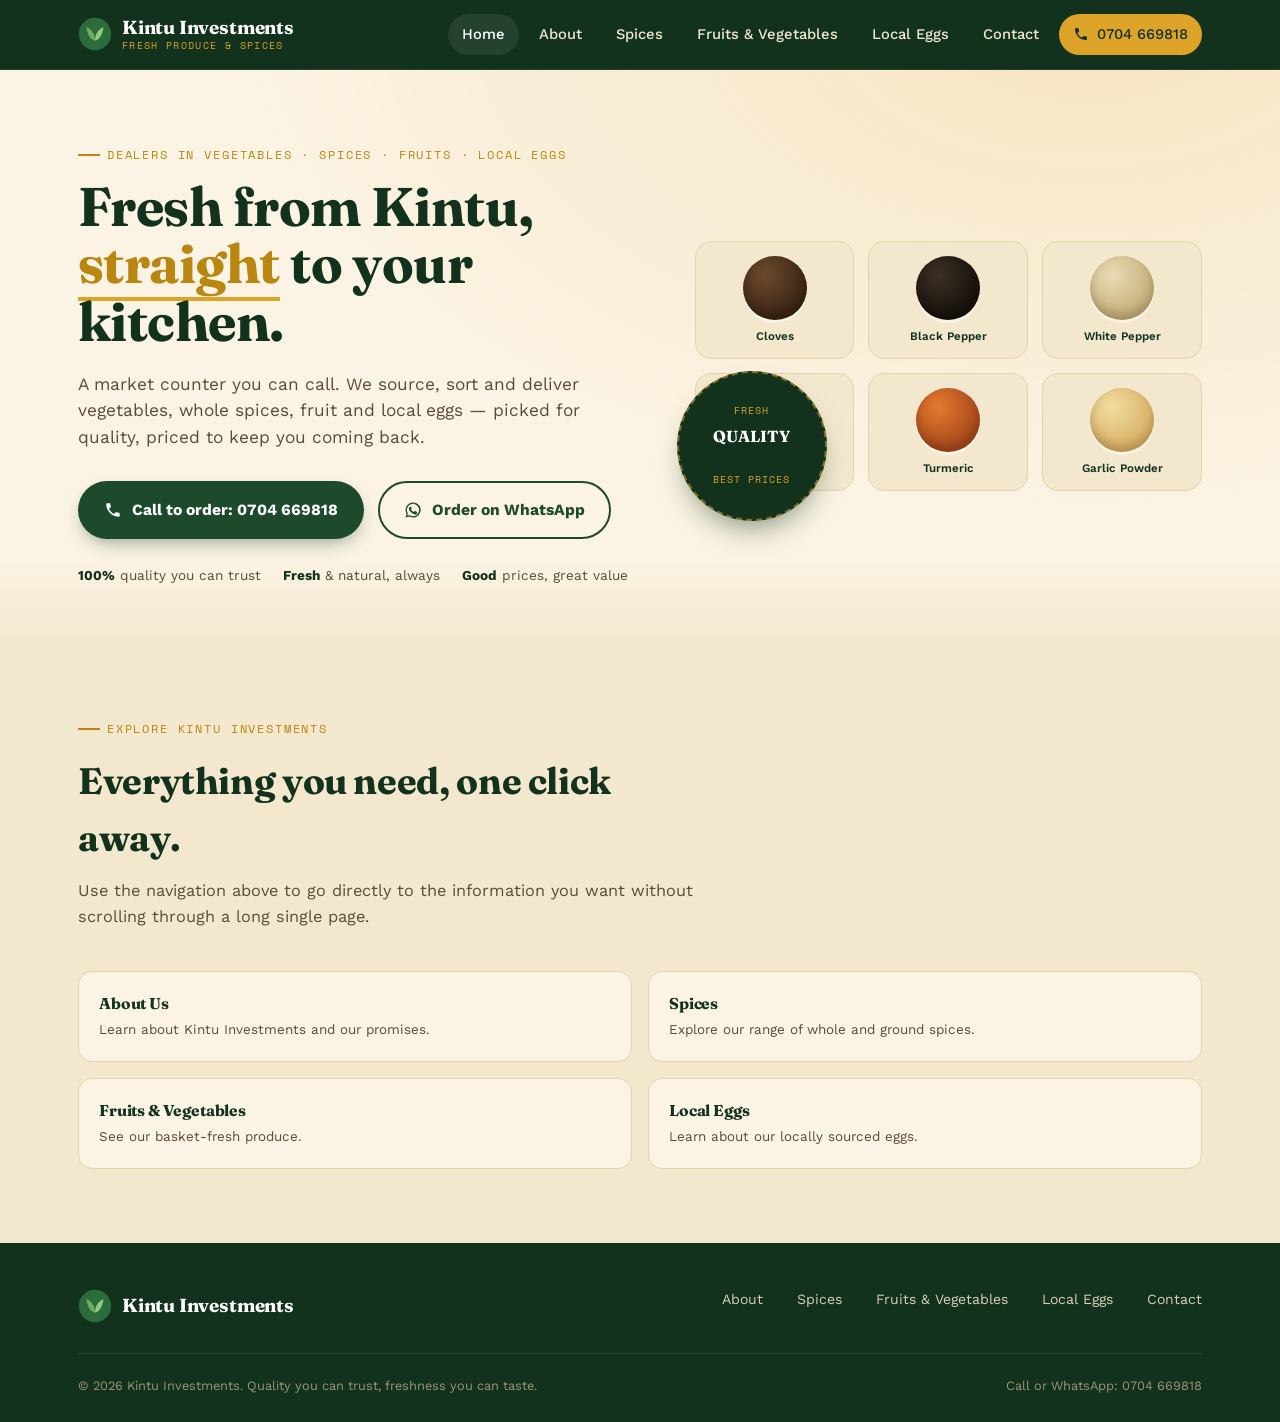
==== index.html @ b9143831 "Add files via upload" ====
<!DOCTYPE html>
<html lang="en">
<head>
<meta charset="UTF-8">
<meta name="viewport" content="width=device-width, initial-scale=1.0">
<title>Kintu Investments — Fresh Vegetables, Spices, Fruits & Local Eggs</title>
<meta name="description" content="Kintu Investments — dealers in vegetables, spices, fruits and local eggs. Quality you can trust, freshness you can taste. Order now: 0704 669818.">
<link rel="preconnect" href="https://fonts.googleapis.com">
<link href="https://fonts.googleapis.com/css2?family=Fraunces:opsz,wght@9..144,400;9..144,500;9..144,600;9..144,700;9..144,900&family=Work+Sans:wght@400;500;600;700&family=Space+Mono:wght@400;700&display=swap" rel="stylesheet">
<style>:root{
    --forest:#1E4A2C;
    --forest-deep:#12321D;
    --forest-light:#3E7A48;
    --gold:#DDA429;
    --gold-deep:#B9860F;
    --clay:#7A4A24;
    --cream:#FBF3E3;
    --paper:#F3E8CE;
    --paper-line:#E4D3A9;
    --ink:#2B2013;
    --ink-soft:#5A4B37;
    --max:1180px;
    --radius:18px;
  }
  *{box-sizing:border-box;}
  html{scroll-behavior:smooth;}
  body{
    margin:0;
    background:var(--cream);
    color:var(--ink);
    font-family:'Work Sans',sans-serif;
    line-height:1.55;
    -webkit-font-smoothing:antialiased;
  }
  h1,h2,h3,.display{
    font-family:'Fraunces',serif;
    font-weight:700;
    letter-spacing:-0.01em;
    color:var(--forest-deep);
    margin:0;
  }
  .mono{font-family:'Space Mono',monospace;}
  a{color:inherit;text-decoration:none;}
  img{max-width:100%;display:block;}
  .wrap{max-width:var(--max);margin:0 auto;padding:0 28px;}
  .eyebrow{
    font-family:'Space Mono',monospace;
    font-size:.72rem;
    letter-spacing:.16em;
    text-transform:uppercase;
    color:var(--gold-deep);
    display:flex;
    align-items:center;
    gap:.6em;
    margin-bottom:14px;
  }
  .eyebrow::before{content:"";width:22px;height:2px;background:var(--gold-deep);display:inline-block;}
  button{font-family:inherit;cursor:pointer;}
  :focus-visible{outline:3px solid var(--gold);outline-offset:3px;}

  /* ---------- header ---------- */
  header{
    position:sticky;top:0;z-index:100;
    background:var(--forest-deep);
    border-bottom:1px solid rgba(255,255,255,.08);
  }
  .nav-inner{
    display:flex;align-items:center;justify-content:space-between;
    padding:14px 28px;max-width:var(--max);margin:0 auto;
  }
  .brand{display:flex;align-items:center;gap:10px;}
  .brand-mark{width:34px;height:34px;flex:none;}
  .brand-text{font-family:'Fraunces',serif;font-weight:700;color:#fff;font-size:1.18rem;line-height:1.05;letter-spacing:-.01em;}
  .brand-text span{display:block;font-family:'Space Mono',monospace;font-weight:400;font-size:.6rem;letter-spacing:.14em;color:var(--gold);text-transform:uppercase;margin-top:2px;}
  nav.primary{display:flex;gap:6px;align-items:center;}
  nav.primary a{
    color:#EFE7D2;font-size:.92rem;font-weight:500;padding:9px 14px;border-radius:100px;
    position:relative;transition:background .2s ease,color .2s ease;
  }
  nav.primary a:hover,nav.primary a.active{background:rgba(255,255,255,.08);color:#fff;}
  .nav-cta{
    display:inline-flex;align-items:center;gap:8px;
    background:var(--gold);color:var(--forest-deep)!important;
    padding:10px 18px;border-radius:100px;font-weight:700;font-size:.88rem;
    transition:transform .15s ease, background .2s ease;
    white-space:nowrap;
  }
  .nav-cta:hover{background:#fff;transform:translateY(-1px);}
  .burger{display:none;background:none;border:0;width:40px;height:40px;position:relative;}
  .burger span{position:absolute;left:9px;right:9px;height:2px;background:#EFE7D2;transition:.25s;}
  .burger span:nth-child(1){top:14px;}
  .burger span:nth-child(2){top:20px;}
  .burger span:nth-child(3){top:26px;}
  .burger.open span:nth-child(1){transform:translateY(6px) rotate(45deg);}
  .burger.open span:nth-child(2){opacity:0;}
  .burger.open span:nth-child(3){transform:translateY(-6px) rotate(-45deg);}

  /* ---------- hero ---------- */
  .hero{
    position:relative;overflow:hidden;
    background:
      radial-gradient(ellipse at 85% -10%, rgba(221,164,41,.18), transparent 55%),
      linear-gradient(180deg, var(--cream), var(--cream) 85%, var(--paper));
    padding:76px 0 60px;
  }
  .hero-grid{display:grid;grid-template-columns:1.05fr .95fr;gap:56px;align-items:center;}
  .hero h1{font-size:clamp(2.3rem,4.6vw,3.4rem);line-height:1.06;}
  .hero h1 em{font-style:normal;color:var(--gold-deep);border-bottom:4px solid var(--gold);}
  .hero p.lead{font-size:1.08rem;color:var(--ink-soft);max-width:46ch;margin:20px 0 30px;}
  .cta-row{display:flex;gap:14px;flex-wrap:wrap;margin-bottom:26px;}
  .btn{
    display:inline-flex;align-items:center;gap:10px;padding:15px 24px;border-radius:100px;
    font-weight:700;font-size:.98rem;border:2px solid transparent;transition:transform .15s ease,box-shadow .2s ease;
  }
  .btn:active{transform:scale(.97);}
  .btn-primary{background:var(--forest);color:#fff;box-shadow:0 8px 20px -8px rgba(30,74,44,.6);}
  .btn-primary:hover{background:var(--forest-deep);box-shadow:0 10px 24px -8px rgba(30,74,44,.75);}
  .btn-ghost{border-color:var(--forest);color:var(--forest);}
  .btn-ghost:hover{background:var(--forest);color:#fff;}
  .btn svg{width:18px;height:18px;flex:none;}
  .trust-inline{display:flex;gap:22px;flex-wrap:wrap;font-size:.85rem;color:var(--ink-soft);}
  .trust-inline b{color:var(--forest-deep);}

  .hero-art{position:relative;}
  .bowl-grid{
    display:grid;grid-template-columns:repeat(3,1fr);gap:14px;
  }
  .bowl-card{
    background:var(--paper);border:1px solid var(--paper-line);border-radius:16px;
    padding:14px 10px 12px;text-align:center;transition:transform .25s ease, box-shadow .25s ease;
  }
  .bowl-card:hover{transform:translateY(-4px);box-shadow:0 14px 26px -14px rgba(43,32,19,.35);}
  .bowl-icon{width:64px;height:64px;margin:0 auto 8px;border-radius:50%;position:relative;box-shadow:inset 0 -6px 10px rgba(0,0,0,.18), 0 3px 0 rgba(255,255,255,.5);}
  .bowl-card .lbl{font-size:.72rem;font-weight:600;color:var(--forest-deep);}

  .stamp{
    position:absolute;left:-18px;bottom:-30px;width:150px;height:150px;
    border-radius:50%;background:var(--forest-deep);color:var(--gold);
    display:flex;align-items:center;justify-content:center;text-align:center;
    box-shadow:0 16px 30px -12px rgba(18,50,29,.55);
    animation:spin 26s linear infinite;
    border:2px dashed rgba(221,164,41,.55);
  }
  .stamp-inner{font-family:'Space Mono',monospace;font-size:.62rem;letter-spacing:.1em;line-height:1.9;text-transform:uppercase;}
  .stamp-inner b{display:block;font-family:'Fraunces',serif;font-size:1rem;letter-spacing:0;color:#fff;}
  @keyframes spin{from{transform:rotate(0)}to{transform:rotate(360deg)}}
  @media (prefers-reduced-motion:reduce){.stamp{animation:none;}}

  /* ---------- section shell ---------- */
  section{padding:74px 0;scroll-margin-top:78px;}
  .section-head{max-width:640px;margin-bottom:42px;}
  .section-head h2{font-size:clamp(1.7rem,3vw,2.3rem);}
  .section-head p{color:var(--ink-soft);margin-top:12px;font-size:1.02rem;}
  .alt{background:var(--paper);}

  /* ---------- about ---------- */
  .about-grid{display:grid;grid-template-columns:1.1fr .9fr;gap:50px;align-items:start;}
  .about-grid p{color:var(--ink-soft);font-size:1.02rem;max-width:52ch;}
  .badges{display:grid;grid-template-columns:1fr 1fr;gap:16px;}
  .badge{background:var(--cream);border:1px solid var(--paper-line);border-radius:14px;padding:20px;}
  .badge .ic{width:34px;height:34px;margin-bottom:10px;color:var(--gold-deep);}
  .badge h3{font-size:.98rem;color:var(--forest-deep);margin-bottom:4px;}
  .badge p{margin:0;font-size:.84rem;color:var(--ink-soft);}

  /* ---------- spice counter ---------- */
  .spice-tabs{display:flex;flex-wrap:wrap;gap:10px;margin-bottom:34px;}
  .spice-tab{
    background:var(--cream);border:1px solid var(--paper-line);color:var(--ink-soft);
    padding:10px 16px;border-radius:100px;font-size:.86rem;font-weight:600;
    display:flex;align-items:center;gap:9px;transition:.2s ease;
  }
  .spice-tab .dot{width:14px;height:14px;border-radius:50%;flex:none;}
  .spice-tab:hover{border-color:var(--forest-light);color:var(--forest-deep);}
  .spice-tab[aria-selected="true"]{background:var(--forest);border-color:var(--forest);color:#fff;}
  .spice-panel{
    display:grid;grid-template-columns:.7fr 1.3fr;gap:44px;align-items:center;
    background:var(--cream);border:1px solid var(--paper-line);border-radius:22px;padding:38px;
  }
  .spice-panel .big-icon{width:180px;height:180px;border-radius:50%;margin:0 auto;box-shadow:inset 0 -10px 18px rgba(0,0,0,.2), 0 6px 0 rgba(255,255,255,.45);}
  .spice-panel h3{font-size:1.7rem;margin-bottom:6px;}
  .spice-panel .tagline{color:var(--gold-deep);font-family:'Space Mono',monospace;font-size:.76rem;letter-spacing:.08em;text-transform:uppercase;margin-bottom:16px;}
  .spice-panel .desc{color:var(--ink-soft);margin-bottom:20px;max-width:56ch;}
  .uses{list-style:none;margin:0;padding:0;display:grid;gap:11px;}
  .uses li{display:flex;gap:12px;font-size:.96rem;color:var(--ink);}
  .uses .num{flex:none;width:26px;height:26px;border-radius:50%;background:var(--forest);color:#fff;font-family:'Space Mono',monospace;font-size:.7rem;display:flex;align-items:center;justify-content:center;font-weight:700;}
  @media (max-width:720px){.spice-panel{grid-template-columns:1fr;text-align:center;}.uses li{text-align:left;}}

  /* ---------- produce ---------- */
  .produce-grid{display:grid;grid-template-columns:repeat(5,1fr);gap:16px;}
  .produce-card{
    background:var(--paper);border:1px solid var(--paper-line);border-radius:16px;
    padding:22px 12px;text-align:center;transition:transform .2s ease;
  }
  .produce-card:hover{transform:translateY(-4px);}
  .produce-card .ic{width:46px;height:46px;margin:0 auto 10px;}
  .produce-card .lbl{font-size:.82rem;font-weight:600;color:var(--forest-deep);}
  .produce-note{margin-top:26px;font-size:.92rem;color:var(--ink-soft);}

  /* ---------- eggs ---------- */
  .eggs-wrap{display:grid;grid-template-columns:.9fr 1.1fr;gap:52px;align-items:center;}
  .egg-carton{display:grid;grid-template-columns:repeat(5,1fr);gap:10px;background:var(--clay);padding:20px;border-radius:18px;}
  .egg{width:100%;aspect-ratio:3/3.6;background:radial-gradient(circle at 35% 30%, #FFF3DD, #EAD6A9 65%, #D8BE8B);border-radius:50% 50% 48% 48%/58% 58% 42% 42%;box-shadow:inset -4px -4px 8px rgba(0,0,0,.12);}
  .eggs-copy h2{margin-bottom:14px;}
  .eggs-copy p{color:var(--ink-soft);max-width:50ch;}
  .egg-points{list-style:none;padding:0;margin:22px 0 28px;display:grid;gap:12px;}
  .egg-points li{display:flex;gap:10px;font-size:.96rem;}
  .egg-points svg{width:20px;height:20px;flex:none;color:var(--forest);margin-top:2px;}

  /* ---------- contact ---------- */
  .contact-grid{display:grid;grid-template-columns:1fr 1fr;gap:22px;}
  .contact-card{
    background:var(--forest-deep);color:#F3EEDD;border-radius:20px;padding:32px;
    display:flex;flex-direction:column;gap:14px;
  }
  .contact-card.gold{background:var(--gold);color:var(--forest-deep);}
  .contact-card .ic{width:38px;height:38px;}
  .contact-card h3{color:inherit;font-size:1.25rem;}
  .contact-card p{margin:0;opacity:.85;font-size:.92rem;}
  .contact-card .num{font-family:'Space Mono',monospace;font-size:1.5rem;font-weight:700;letter-spacing:.02em;}
  .contact-card .go{
    align-self:flex-start;margin-top:auto;padding:11px 20px;border-radius:100px;font-weight:700;font-size:.88rem;
    background:rgba(255,255,255,.12);
  }
  .contact-card.gold .go{background:rgba(18,50,29,.14);}
  .contact-card .go:hover{background:rgba(255,255,255,.22);}
  .contact-card.gold .go:hover{background:rgba(18,50,29,.24);}
  .contact-meta{margin-top:30px;color:var(--ink-soft);font-size:.92rem;text-align:center;}

  /* ---------- footer ---------- */
  footer{background:var(--forest-deep);color:#D9CFB6;padding:46px 0 26px;}
  .footer-top{display:flex;justify-content:space-between;flex-wrap:wrap;gap:26px;padding-bottom:30px;border-bottom:1px solid rgba(255,255,255,.12);}
  .footer-brand .brand-text{color:#fff;}
  .footer-links{display:flex;gap:34px;flex-wrap:wrap;}
  .footer-links a{font-size:.88rem;color:#D9CFB6;}
  .footer-links a:hover{color:var(--gold);}
  .footer-bottom{display:flex;justify-content:space-between;flex-wrap:wrap;gap:10px;padding-top:22px;font-size:.8rem;color:#9E9376;}

  /* ---------- responsive ---------- */
  @media (max-width:980px){
    .hero-grid{grid-template-columns:1fr;}
    .hero-art{order:-1;max-width:420px;margin:0 auto;}
    .about-grid{grid-template-columns:1fr;}
    .produce-grid{grid-template-columns:repeat(3,1fr);}
    .eggs-wrap{grid-template-columns:1fr;}
    .contact-grid{grid-template-columns:1fr;}
  }
  @media (max-width:800px){
    nav.primary{
      position:fixed;top:66px;left:0;right:0;bottom:0;
      background:var(--forest-deep);flex-direction:column;align-items:stretch;
      padding:18px 24px;gap:4px;transform:translateY(-8px);opacity:0;pointer-events:none;
      transition:opacity .2s ease, transform .2s ease;overflow-y:auto;
    }
    nav.primary.open{opacity:1;transform:translateY(0);pointer-events:auto;}
    nav.primary a{padding:14px 10px;border-bottom:1px solid rgba(255,255,255,.08);border-radius:0;}
    .nav-cta{margin-top:10px;justify-content:center;}
    .burger{display:block;}
    .spice-panel{padding:26px;}
  }
  @media (max-width:620px){
    .produce-grid{grid-template-columns:repeat(2,1fr);}
    .bowl-grid{grid-template-columns:repeat(3,1fr);}
    .stamp{width:120px;height:120px;left:-8px;bottom:-20px;}
  }
/* ---------- multi-page additions ---------- */
.page-hero{padding:58px 0 36px;background:linear-gradient(180deg,var(--cream),var(--paper));}
.page-hero h1{font-size:clamp(2rem,4vw,3rem);line-height:1.08;}
.page-hero p{max-width:62ch;color:var(--ink-soft);margin:14px 0 0;font-size:1rem;}
.page-actions{display:flex;gap:12px;flex-wrap:wrap;margin-top:24px;}
</style>
</head>
<body data-page="home">
<header>
  <div class="nav-inner">
    <a href="index.html" class="brand">
      <svg class="brand-mark" viewBox="0 0 40 40" fill="none"><circle cx="20" cy="20" r="19" fill="#2C6B3B"/><path d="M20 28c0-8 4-14 10-16-1 8-4 14-10 16Z" fill="#8FCB7C"/><path d="M20 28c0-8-4-14-10-16 1 8 4 14 10 16Z" fill="#6FAE5C"/></svg>
      <span class="brand-text">Kintu Investments<span>Fresh Produce &amp; Spices</span></span>
    </a>
    <nav class="primary" id="primaryNav">
      <a href="index.html" data-page="home">Home</a>
      <a href="about.html" data-page="about">About</a>
      <a href="spices.html" data-page="spices">Spices</a>
      <a href="produce.html" data-page="produce">Fruits &amp; Vegetables</a>
      <a href="eggs.html" data-page="eggs">Local Eggs</a>
      <a href="contact.html" data-page="contact">Contact</a>
      <a class="nav-cta" href="tel:+256704669818">
        <svg viewBox="0 0 24 24" width="16" height="16" fill="currentColor"><path d="M6.6 10.8c1.4 2.8 3.8 5.1 6.6 6.6l2.2-2.2c.3-.3.7-.4 1-.2 1.1.4 2.3.6 3.5.6.6 0 1 .4 1 1V20c0 .6-.4 1-1 1C10.6 21 3 13.4 3 4c0-.6.4-1 1-1h3.5c.6 0 1 .4 1 1 0 1.2.2 2.4.6 3.5.1.4 0 .8-.3 1L6.6 10.8Z"/></svg>
        0704 669818
      </a>
    </nav>
    <button class="burger" id="burger" aria-label="Toggle menu" aria-expanded="false" aria-controls="primaryNav">
      <span></span><span></span><span></span>
    </button>
  </div>
</header>
<section class="hero" id="home">
  <div class="wrap hero-grid">
    <div>
      <div class="eyebrow">Dealers in Vegetables · Spices · Fruits · Local Eggs</div>
      <h1>Fresh from Kintu, <em>straight</em> to your kitchen.</h1>
      <p class="lead">A market counter you can call. We source, sort and deliver vegetables, whole spices, fruit and local eggs — picked for quality, priced to keep you coming back.</p>
      <div class="cta-row">
        <a class="btn btn-primary" href="tel:+256704669818">
          <svg viewBox="0 0 24 24" fill="currentColor"><path d="M6.6 10.8c1.4 2.8 3.8 5.1 6.6 6.6l2.2-2.2c.3-.3.7-.4 1-.2 1.1.4 2.3.6 3.5.6.6 0 1 .4 1 1V20c0 .6-.4 1-1 1C10.6 21 3 13.4 3 4c0-.6.4-1 1-1h3.5c.6 0 1 .4 1 1 0 1.2.2 2.4.6 3.5.1.4 0 .8-.3 1L6.6 10.8Z"/></svg>
          Call to order: 0704 669818
        </a>
        <a class="btn btn-ghost" href="https://wa.me/256704669818?text=Hello%20Kintu%20Investments%2C%20I%27d%20like%20to%20place%20an%20order." target="_blank" rel="noopener">
          <svg viewBox="0 0 24 24" fill="currentColor"><path d="M12 2a10 10 0 0 0-8.6 15L2 22l5.2-1.4A10 10 0 1 0 12 2Zm0 18.2a8.1 8.1 0 0 1-4.2-1.2l-.3-.2-3.1.8.8-3-.2-.3A8.2 8.2 0 1 1 12 20.2Zm4.5-6.1c-.2-.1-1.5-.7-1.7-.8-.2-.1-.4-.1-.6.1-.2.2-.7.8-.8 1-.2.2-.3.2-.5.1-1.4-.7-2.4-1.3-3.3-2.9-.2-.4.2-.4.6-1.2.1-.2 0-.4 0-.5-.1-.1-.6-1.4-.8-1.9-.2-.5-.4-.4-.6-.4h-.5c-.2 0-.5.1-.7.3-.2.2-1 .9-1 2.3s1 2.7 1.1 2.9c.1.2 2 3 4.8 4.2.7.3 1.2.5 1.6.6.7.2 1.3.2 1.8.1.5-.1 1.5-.6 1.7-1.2.2-.6.2-1.1.1-1.2-.1-.1-.2-.2-.5-.3Z"/></svg>
          Order on WhatsApp
        </a>
      </div>
      <div class="trust-inline">
        <span><b>100%</b> quality you can trust</span>
        <span><b>Fresh</b> &amp; natural, always</span>
        <span><b>Good</b> prices, great value</span>
      </div>
    </div>

    <div class="hero-art">
      <div class="bowl-grid">
        <div class="bowl-card"><div class="bowl-icon" style="background:radial-gradient(circle at 35% 30%,#6B4A2E,#3B2413 70%)"></div><div class="lbl">Cloves</div></div>
        <div class="bowl-card"><div class="bowl-icon" style="background:radial-gradient(circle at 35% 30%,#3B3025,#17110B 70%)"></div><div class="lbl">Black Pepper</div></div>
        <div class="bowl-card"><div class="bowl-icon" style="background:radial-gradient(circle at 35% 30%,#E9DBB6,#C7AE79 70%)"></div><div class="lbl">White Pepper</div></div>
        <div class="bowl-card"><div class="bowl-icon" style="background:radial-gradient(circle at 35% 30%,#A9C77E,#6E8B44 70%)"></div><div class="lbl">Cardamom</div></div>
        <div class="bowl-card"><div class="bowl-icon" style="background:radial-gradient(circle at 35% 30%,#E27A2E,#A8481B 70%)"></div><div class="lbl">Turmeric</div></div>
        <div class="bowl-card"><div class="bowl-icon" style="background:radial-gradient(circle at 35% 30%,#F1DDA0,#D9B064 70%)"></div><div class="lbl">Garlic Powder</div></div>
      </div>
      <div class="stamp">
        <div class="stamp-inner">Fresh<br><b>Quality</b><br>Best Prices</div>
      </div>
    </div>
  </div>
</section>
<section class="alt">
  <div class="wrap">
    <div class="section-head">
      <div class="eyebrow">Explore Kintu Investments</div>
      <h2>Everything you need, one click away.</h2>
      <p>Use the navigation above to go directly to the information you want without scrolling through a long single page.</p>
    </div>
    <div class="badges">
      <a class="badge" href="about.html"><h3>About Us</h3><p>Learn about Kintu Investments and our promises.</p></a>
      <a class="badge" href="spices.html"><h3>Spices</h3><p>Explore our range of whole and ground spices.</p></a>
      <a class="badge" href="produce.html"><h3>Fruits &amp; Vegetables</h3><p>See our basket-fresh produce.</p></a>
      <a class="badge" href="eggs.html"><h3>Local Eggs</h3><p>Learn about our locally sourced eggs.</p></a>
    </div>
  </div>
</section>

<footer>
  <div class="wrap">
    <div class="footer-top">
      <a href="index.html" class="brand footer-brand">
        <svg class="brand-mark" viewBox="0 0 40 40" fill="none"><circle cx="20" cy="20" r="19" fill="#2C6B3B"/><path d="M20 28c0-8 4-14 10-16-1 8-4 14-10 16Z" fill="#8FCB7C"/><path d="M20 28c0-8-4-14-10-16 1 8 4 14 10 16Z" fill="#6FAE5C"/></svg>
        <span class="brand-text">Kintu Investments</span>
      </a>
      <nav class="footer-links">
        <a href="about.html">About</a>
        <a href="spices.html">Spices</a>
        <a href="produce.html">Fruits &amp; Vegetables</a>
        <a href="eggs.html">Local Eggs</a>
        <a href="contact.html">Contact</a>
      </nav>
    </div>
    <div class="footer-bottom">
      <span>© 2026 Kintu Investments. Quality you can trust, freshness you can taste.</span>
      <span>Call or WhatsApp: 0704 669818</span>
    </div>
  </div>
</footer>
<script>// Mobile navigation
const burger = document.getElementById('burger');
const primaryNav = document.getElementById('primaryNav');

if (burger && primaryNav) {
  burger.addEventListener('click', () => {
    const open = primaryNav.classList.toggle('open');
    burger.classList.toggle('open', open);
    burger.setAttribute('aria-expanded', String(open));
  });

  primaryNav.querySelectorAll('a').forEach(a => {
    a.addEventListener('click', () => {
      primaryNav.classList.remove('open');
      burger.classList.remove('open');
      burger.setAttribute('aria-expanded', 'false');
    });
  });
}

// Highlight the current page.
const currentPage = document.body.dataset.page;
document.querySelectorAll('nav.primary a[data-page]').forEach(link => {
  if (link.dataset.page === currentPage) link.classList.add('active');
});

// Spice data — 9 spices, each with 3 uses
const spices = [
  { name:'Cloves', tagline:'Whole aromatic bud', color:'radial-gradient(circle at 35% 30%,#6B4A2E,#3B2413 70%)', desc:'Dried, unopened flower buds with a warm, sweet-sharp bite — sold whole for slow-cooked dishes and hot drinks.', uses:['Adds depth to pilau, meat stews and rice dishes','Brewed into spiced tea and mulled drinks','Used traditionally to ease toothache and digestion'] },
  { name:'Black Pepper', tagline:'All-purpose heat', color:'radial-gradient(circle at 35% 30%,#3B3025,#17110B 70%)', desc:'The everyday seasoning spice — sharp, peppery heat that builds flavour in almost any savoury dish.', uses:['General seasoning for meat, fish and vegetables','Base for pepper sauces and marinades','Stirred into soups and stews to round out flavour'] },
  { name:'White Pepper', tagline:'Milder, cleaner heat', color:'radial-gradient(circle at 35% 30%,#E9DBB6,#C7AE79 70%)', desc:'Black pepper with the outer husk removed — a gentler, earthier heat that disappears visually into pale dishes.', uses:['Seasoning cream soups and light sauces without dark specks','Common in broths, dressings and marinades','Milder alternative for dishes like mashed potato'] },
  { name:'Cardamom', tagline:'Sweet, floral pods', color:'radial-gradient(circle at 35% 30%,#A9C77E,#6E8B44 70%)', desc:'Green pods holding fragrant seeds — one of the most versatile spices, equally at home in savoury and sweet cooking.', uses:['Essential in spiced chai and hot beverages','Used in cakes, cookies and sweet baking','Flavours pilau, biryani and other rice dishes'] },
  { name:'Chicken Masala', tagline:'Ready-mixed blend', color:'radial-gradient(circle at 35% 30%,#C24A1E,#7C2A0C 70%)', desc:'A pre-balanced blend built specifically for poultry, taking the guesswork out of seasoning chicken dishes.', uses:['Seasoning chicken stews, curries and soups','Rubbed onto chicken before grilling or roasting','Stirred into sauces for a quick flavour base'] },
  { name:'Moringa', tagline:'Nutrient-dense leaf', color:'radial-gradient(circle at 35% 30%,#7FA858,#4C6E33 70%)', desc:'Dried leaves from the moringa tree, valued for their earthy flavour and place in everyday nutrition.', uses:['Brewed as a herbal tea','Stirred into sauces and leafy greens dishes','Mixed into porridge or smoothies'] },
  { name:'Turmeric Powder', tagline:'Golden ground root', color:'radial-gradient(circle at 35% 30%,#E27A2E,#A8481B 70%)', desc:'Bright gold, earthy and slightly bitter — the colour and backbone of many rice and stew dishes.', uses:['Colours and flavours rice, soups and stews','Foundation ingredient in curry powder blends','Traditionally stirred into warm milk or tea'] },
  { name:'Curry Powder', tagline:'Blended spice mix', color:'radial-gradient(circle at 35% 30%,#B87A2E,#6F430F 70%)', desc:'A balanced house blend of ground spices for quick, consistent flavour in everyday cooking.', uses:['Seasoning curries, stews and sauces','Flavouring vegetables, beans and lentils','Marinating meat and fish before cooking'] },
  { name:'Garlic Powder', tagline:'Dried, ground garlic', color:'radial-gradient(circle at 35% 30%,#F1DDA0,#D9B064 70%)', desc:'Concentrated garlic flavour in dry form — convenient for rubs, marinades and dishes needing an even coating.', uses:['Seasoning meat, vegetables and sauces','Key ingredient in dry rubs and marinades','Adds base flavour to soups and dressings'] }
];

const tabsEl = document.getElementById('spiceTabs');
const panelEl = document.getElementById('spicePanel');

if (tabsEl && panelEl) {
  function renderPanel(i){
    const s = spices[i];
    panelEl.innerHTML = `
      <div class="big-icon" style="background:${s.color}"></div>
      <div>
        <div class="tagline">${s.tagline}</div>
        <h3>${s.name}</h3>
        <p class="desc">${s.desc}</p>
        <ul class="uses">
          ${s.uses.map((u,idx)=>`<li><span class="num">${idx+1}</span><span>${u}</span></li>`).join('')}
        </ul>
      </div>`;
  }

  spices.forEach((s,i) => {
    const tab = document.createElement('button');
    tab.className = 'spice-tab';
    tab.setAttribute('role','tab');
    tab.setAttribute('aria-selected', i===0 ? 'true' : 'false');
    tab.innerHTML = `<span class="dot" style="background:${s.color}"></span>${s.name}`;
    tab.addEventListener('click', () => {
      tabsEl.querySelectorAll('.spice-tab').forEach(t => t.setAttribute('aria-selected','false'));
      tab.setAttribute('aria-selected','true');
      renderPanel(i);
    });
    tabsEl.appendChild(tab);
  });
  renderPanel(0);
}

// Produce grid
const produce = [
  { name:'Pineapple', color:'#C7A93B' }, { name:'Bananas', color:'#E8C13A' },
  { name:'Watermelon', color:'#3F8F4E' }, { name:'Mangoes', color:'#E68A2E' },
  { name:'Oranges', color:'#E07A2A' }, { name:'Apples', color:'#C23B3B' },
  { name:'Grapes', color:'#6B3F82' }, { name:'Papaya', color:'#E8862F' },
  { name:'Limes', color:'#8CB93E' }, { name:'Avocado', color:'#5C7A3B' }
];

const grid = document.getElementById('produceGrid');
if (grid) {
  produce.forEach(p => {
    const card = document.createElement('div');
    card.className = 'produce-card';
    card.innerHTML = `
      <svg class="ic" viewBox="0 0 24 24"><circle cx="12" cy="13" r="8" fill="${p.color}"/><path d="M12 5c1-2 3-3 4-2-1 2-2 3-4 2Z" fill="#3E7A48"/></svg>
      <div class="lbl">${p.name}</div>`;
    grid.appendChild(card);
  });
}
</script>
</body>
</html>
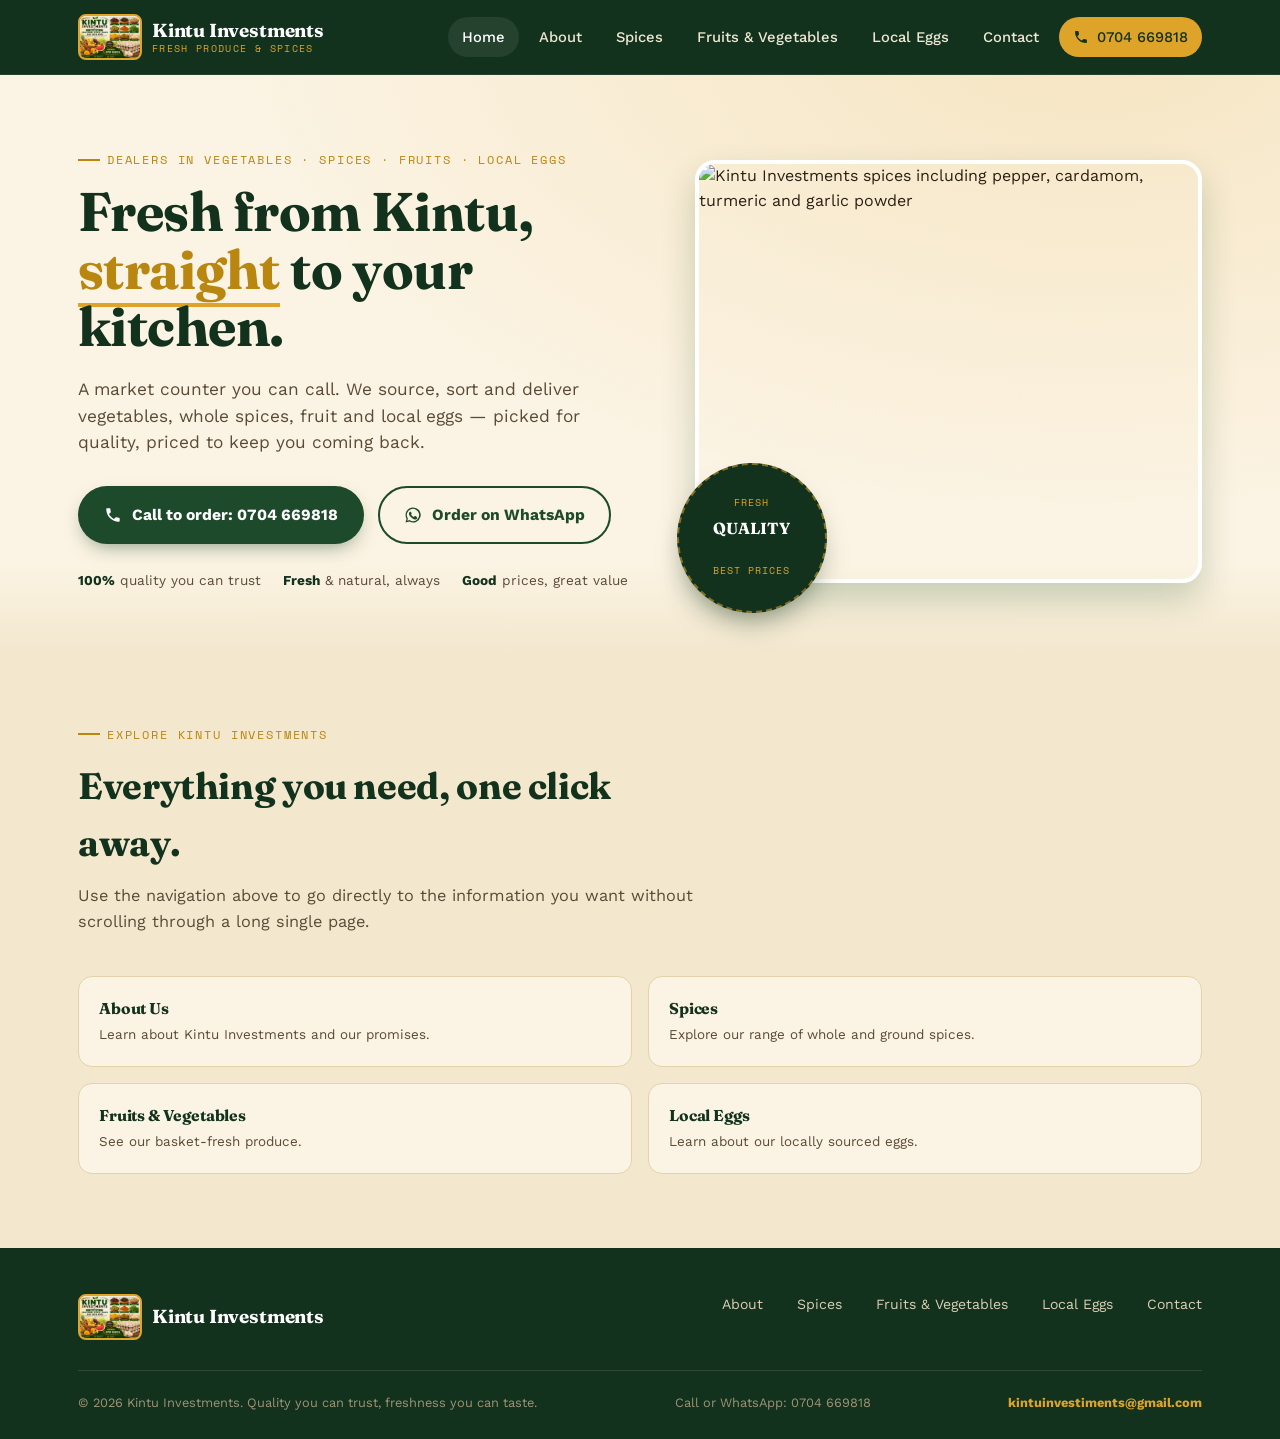
==== commit 517b9733: "Add files via upload" ====
--- a/index.html
+++ b/index.html
@@ -7,6 +7,7 @@
 <meta name="description" content="Kintu Investments — dealers in vegetables, spices, fruits and local eggs. Quality you can trust, freshness you can taste. Order now: 0704 669818.">
 <link rel="preconnect" href="https://fonts.googleapis.com">
 <link href="https://fonts.googleapis.com/css2?family=Fraunces:opsz,wght@9..144,400;9..144,500;9..144,600;9..144,700;9..144,900&family=Work+Sans:wght@400;500;600;700&family=Space+Mono:wght@400;700&display=swap" rel="stylesheet">
+<link rel="stylesheet" href="theme.css">
 <style>:root{
     --forest:#1E4A2C;
     --forest-deep:#12321D;
@@ -273,7 +274,7 @@
 <header>
   <div class="nav-inner">
     <a href="index.html" class="brand">
-      <svg class="brand-mark" viewBox="0 0 40 40" fill="none"><circle cx="20" cy="20" r="19" fill="#2C6B3B"/><path d="M20 28c0-8 4-14 10-16-1 8-4 14-10 16Z" fill="#8FCB7C"/><path d="M20 28c0-8-4-14-10-16 1 8 4 14 10 16Z" fill="#6FAE5C"/></svg>
+      <img class="brand-logo" src="logo.jpeg" alt="Kintu Investments logo">
       <span class="brand-text">Kintu Investments<span>Fresh Produce &amp; Spices</span></span>
     </a>
     <nav class="primary" id="primaryNav">
@@ -317,14 +318,7 @@
     </div>
 
     <div class="hero-art">
-      <div class="bowl-grid">
-        <div class="bowl-card"><div class="bowl-icon" style="background:radial-gradient(circle at 35% 30%,#6B4A2E,#3B2413 70%)"></div><div class="lbl">Cloves</div></div>
-        <div class="bowl-card"><div class="bowl-icon" style="background:radial-gradient(circle at 35% 30%,#3B3025,#17110B 70%)"></div><div class="lbl">Black Pepper</div></div>
-        <div class="bowl-card"><div class="bowl-icon" style="background:radial-gradient(circle at 35% 30%,#E9DBB6,#C7AE79 70%)"></div><div class="lbl">White Pepper</div></div>
-        <div class="bowl-card"><div class="bowl-icon" style="background:radial-gradient(circle at 35% 30%,#A9C77E,#6E8B44 70%)"></div><div class="lbl">Cardamom</div></div>
-        <div class="bowl-card"><div class="bowl-icon" style="background:radial-gradient(circle at 35% 30%,#E27A2E,#A8481B 70%)"></div><div class="lbl">Turmeric</div></div>
-        <div class="bowl-card"><div class="bowl-icon" style="background:radial-gradient(circle at 35% 30%,#F1DDA0,#D9B064 70%)"></div><div class="lbl">Garlic Powder</div></div>
-      </div>
+      <img class="responsive-product-image home-spice-photo" src="assets/spices-hero.jpg" alt="Kintu Investments spices including pepper, cardamom, turmeric and garlic powder" width="600" height="495">
       <div class="stamp">
         <div class="stamp-inner">Fresh<br><b>Quality</b><br>Best Prices</div>
       </div>
@@ -351,7 +345,7 @@
   <div class="wrap">
     <div class="footer-top">
       <a href="index.html" class="brand footer-brand">
-        <svg class="brand-mark" viewBox="0 0 40 40" fill="none"><circle cx="20" cy="20" r="19" fill="#2C6B3B"/><path d="M20 28c0-8 4-14 10-16-1 8-4 14-10 16Z" fill="#8FCB7C"/><path d="M20 28c0-8-4-14-10-16 1 8 4 14 10 16Z" fill="#6FAE5C"/></svg>
+        <img class="brand-logo" src="logo.jpeg" alt="Kintu Investments logo">
         <span class="brand-text">Kintu Investments</span>
       </a>
       <nav class="footer-links">
@@ -365,6 +359,7 @@
     <div class="footer-bottom">
       <span>© 2026 Kintu Investments. Quality you can trust, freshness you can taste.</span>
       <span>Call or WhatsApp: 0704 669818</span>
+      <a class="email-link" href="mailto:kintuinvestiments@gmail.com">kintuinvestiments@gmail.com</a>
     </div>
   </div>
 </footer>
--- a/theme.css
+++ b/theme.css
@@ -0,0 +1,5 @@
+/* Colours and logo treatment based on the supplied Kintu Investments logo. */
+:root{--forest:#175c16;--forest-deep:#063b08;--forest-light:#4f8c24;--gold:#f0bd22;--gold-deep:#b46b0d;--clay:#653018;--cream:#fff8e6;--paper:#f6edcc;--paper-line:#dac889;--ink:#321809;--ink-soft:#60472c}
+header,footer{background:var(--forest-deep)}.hero,.page-hero{background:linear-gradient(135deg,#fffbed 0%,#f5e6af 56%,#e8f1ba 100%)}.page-hero{border-bottom:5px solid var(--gold)}
+.brand-logo{width:64px;height:46px;flex:none;object-fit:cover;object-position:18% 18%;border-radius:8px;border:2px solid var(--gold);background:#fff8e6}.spice-tab.image-tab{min-width:206px;background:#fffdf4}.spice-tab .spice-thumb{width:62px;height:42px}.spice-panel{grid-template-columns:minmax(260px,.82fr) 1.18fr;border-color:#d8c273;box-shadow:0 14px 34px rgba(72,52,10,.1)}.spice-product-image{max-width:100%;aspect-ratio:1;object-fit:cover;border:3px solid #fff;box-shadow:0 12px 28px rgba(6,59,8,.18)}.spice-panel-info{display:contents}.spice-panel-info>div:last-child{grid-column:2}@media(max-width:720px){.spice-panel{grid-template-columns:1fr}.spice-panel-info>div:last-child{grid-column:auto}.spice-tab.image-tab{min-width:164px}}
+.responsive-product-image{width:100%;height:auto;display:block;object-fit:cover;border:4px solid #fff;border-radius:20px;box-shadow:0 16px 34px rgba(6,59,8,.2)}.home-spice-photo{aspect-ratio:6/5}.produce-showcase{max-width:960px;margin:0 auto 34px}.produce-showcase .responsive-product-image{aspect-ratio:16/7}.egg-photo{width:100%;aspect-ratio:4/3;object-fit:cover}.email-link{color:var(--gold);font-weight:700}.email-link:hover{color:#fff;text-decoration:underline}@media(max-width:620px){.produce-showcase .responsive-product-image{aspect-ratio:4/3}.home-spice-photo{aspect-ratio:1/1}}
